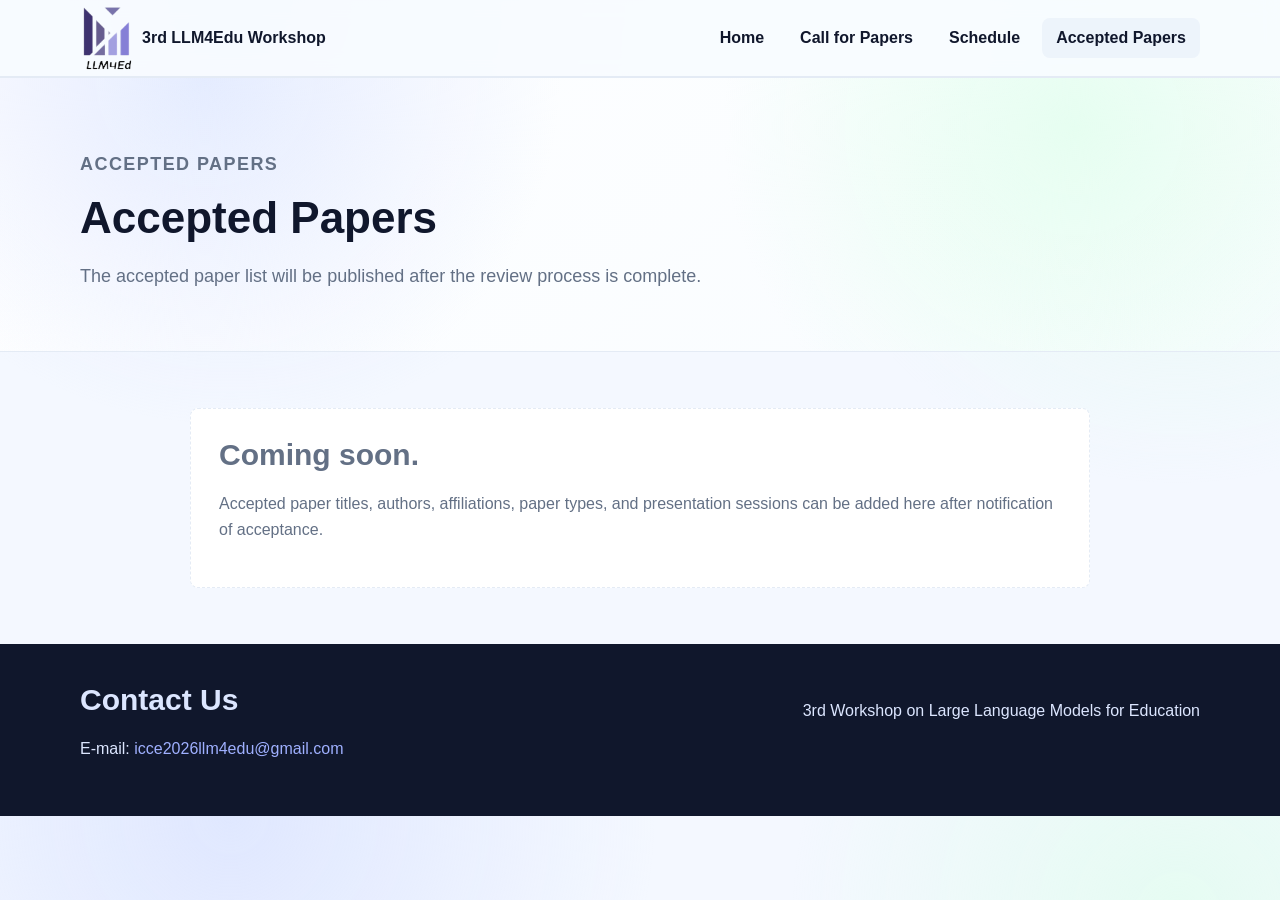
==== acceptence.html @ 1f237d8f "Add files via upload" ====
<!DOCTYPE html>

<html lang="en">
  <head>
    <meta charset="utf-8" />
    <meta name="viewport" content="width=device-width, initial-scale=1" />
    <title>Accepted Papers | 3rd LLM4Edu Workshop</title>
    <link rel="stylesheet" href="assets/css/main.css" />
  </head>
  <body>
    <header class="site-header">
      <div class="container header-inner">
        <a class="brand" href="index.html" aria-label="LLM4Edu home">
          <img src="images/icce2026logo-mark.png" alt="ICCE 2026" />
          <span>3rd LLM4Edu Workshop</span>
        </a>
        <button class="nav-toggle" type="button" aria-label="Open menu" aria-expanded="false" data-nav-toggle>
          &#9776;
        </button>
        <nav class="site-nav" data-nav>
          <a href="index.html">Home</a>
          <a href="call.html">Call for Papers</a>
          <a href="schedule.html">Schedule</a>
          <a href="acceptence.html" aria-current="page">Accepted Papers</a>
        </nav>
      </div>
    </header>

    <main>
      <section class="hero">
        <div class="container">
          <p class="eyebrow">Accepted Papers</p>
          <h1>Accepted Papers</h1>
          <p>The accepted paper list will be published after the review process is complete.</p>
        </div>
      </section>
    
      <section class="section">
        <div class="container content-narrow">
          <div class="placeholder">
            <h2>Coming soon.</h2>
            <p>
              Accepted paper titles, authors, affiliations, paper types, and presentation sessions can be added here
              after notification of acceptance.
            </p>
              </div>
        </div>
      </section>
    </main>
    
    <footer class="site-footer">
      <div class="container footer-grid">
        <div>
          <h2>Contact Us</h2>
          <p>E-mail: <a href="mailto:icce2026llm4edu@gmail.com">icce2026llm4edu@gmail.com</a></p>
        </div>
        <p>3rd Workshop on Large Language Models for Education</p>
      </div>
    </footer>
    
    <script src="assets/js/main.js"></script>

</body>
</html>
---- assets/css/main.css ----
:root {
  --bg: #f4f8ff;
  --surface: #ffffff;
  --surface-soft: #f0f6ff;
  --text: #10172c;
  --muted: #637085;
  --brand: #5f76f3;
  --brand-2: #4e67df;
  --accent: #6f8ef7;
  --line: #e4ebf5;
  --shadow: 0 18px 45px rgba(49, 64, 93, 0.08);
}

* {
  box-sizing: border-box;
}

html {
  scroll-behavior: smooth;
}

body {
  margin: 0;
  color: var(--text);
  background:
    radial-gradient(circle at 18% 0%, rgba(207, 218, 255, 0.55), transparent 32%),
    radial-gradient(circle at 92% 12%, rgba(218, 255, 232, 0.56), transparent 28%),
    var(--bg);
  font-family: Arial, Helvetica, sans-serif;
  font-size: 16px;
  line-height: 1.65;
}

a {
  color: var(--brand-2);
  text-decoration: none;
}

a:hover {
  text-decoration: underline;
}

.site-header {
  position: sticky;
  top: 0;
  z-index: 10;
  background: rgba(249, 252, 255, 0.9);
  border-bottom: 1px solid var(--line);
  backdrop-filter: blur(10px);
}

.container {
  width: min(1120px, calc(100% - 40px));
  margin: 0 auto;
}

.header-inner {
  display: flex;
  align-items: center;
  justify-content: space-between;
  min-height: 76px;
  gap: 24px;
}

.brand {
  display: inline-flex;
  align-items: center;
  gap: 8px;
  color: var(--text);
  font-weight: 700;
  letter-spacing: 0;
}

.brand img {
  width: 54px;
  height: auto;
  display: block;
}

.nav-toggle {
  display: none;
  width: 42px;
  height: 42px;
  border: 1px solid var(--line);
  border-radius: 8px;
  background: var(--surface);
  color: var(--text);
  font-size: 24px;
}

.site-nav {
  display: flex;
  align-items: center;
  gap: 8px;
}

.site-nav a {
  display: inline-flex;
  align-items: center;
  min-height: 40px;
  padding: 0 14px;
  border-radius: 8px;
  color: var(--text);
  font-weight: 700;
}

.site-nav a[aria-current="page"],
.site-nav a:hover {
  background: #edf4fb;
  text-decoration: none;
}

.hero {
  padding: 72px 0 42px;
  background:
    radial-gradient(circle at 84% 18%, rgba(223, 255, 235, 0.72), transparent 32%),
    radial-gradient(circle at 16% 0%, rgba(220, 229, 255, 0.72), transparent 32%),
    linear-gradient(135deg, rgba(255, 255, 255, 0.96), rgba(248, 252, 255, 0.94));
  border-top: 1px solid var(--line);
  border-bottom: 1px solid var(--line);
  color: var(--text);
}

.hero-grid {
  display: grid;
  grid-template-columns: minmax(0, 1fr) 300px;
  gap: 48px;
  align-items: center;
}

.eyebrow {
  margin: 0 0 12px;
  color: var(--accent);
  font-size: 14px;
  font-weight: 700;
  letter-spacing: 0.08em;
  text-transform: uppercase;
}

h1,
h2,
h3 {
  margin: 0 0 18px;
  line-height: 1.18;
}

h1 {
  max-width: 840px;
  font-size: 44px;
}

h2 {
  font-size: 30px;
}

h3 {
  font-size: 21px;
}

.hero p {
  max-width: 820px;
  color: var(--muted);
  font-size: 18px;
}

.hero-actions,
.button-row {
  display: flex;
  flex-wrap: wrap;
  gap: 12px;
  margin-top: 28px;
}

.button {
  display: inline-flex;
  align-items: center;
  justify-content: center;
  min-height: 46px;
  padding: 0 18px;
  border: 1px solid transparent;
  border-radius: 8px;
  background: linear-gradient(135deg, #5d82f4, #6d63f1);
  color: #ffffff;
  font-weight: 700;
}

.button:hover {
  text-decoration: none;
  background: linear-gradient(135deg, #4c70e6, #5b55dc);
}

.button.secondary {
  background: #ffffff;
  color: var(--text);
  border-color: var(--line);
  box-shadow: 0 10px 24px rgba(49, 64, 93, 0.06);
}

.button.secondary:hover {
  background: var(--surface-soft);
}

.info-panel {
  background: rgba(255, 255, 255, 0.72);
  border: 1px solid rgba(213, 223, 239, 0.92);
  border-radius: 8px;
  padding: 24px;
}

.info-panel dl {
  display: grid;
  grid-template-columns: auto 1fr;
  gap: 10px 16px;
  margin: 0;
}

.info-panel dt {
  color: var(--accent);
  font-weight: 700;
}

.info-panel dd {
  margin: 0;
}

.section {
  padding: 56px 0;
}

.section.alt {
  background: rgba(255, 255, 255, 0.64);
  border-top: 1px solid var(--line);
  border-bottom: 1px solid var(--line);
}

.content-narrow {
  max-width: 900px;
}

.grid {
  display: grid;
  grid-template-columns: 1fr;
  gap: 18px;
}

.card {
  background: rgba(255, 255, 255, 0.78);
  border: 1px solid var(--line);
  border-radius: 8px;
  padding: 22px;
  box-shadow: var(--shadow);
}

.chair-card {
  display: grid;
  grid-template-columns: minmax(0, 1fr) 264px;
  gap: 18px;
  align-items: start;
}

.chair-card .portrait {
  order: 2;
}

.profile-card {
  display: grid;
  grid-template-columns: minmax(0, 1fr) 236px;
  gap: 18px;
  align-items: start;
}

.profile-card .portrait {
  grid-column: 2;
  grid-row: 1 / span 3;
}

.avatar {
  display: grid;
  place-items: center;
  width: 76px;
  height: 76px;
  border-radius: 8px;
  background: var(--surface-soft);
  color: var(--brand);
  font-size: 24px;
  font-weight: 700;
}

.portrait {
  max-width: 236px;
  max-height: 296px;
  width: auto;
  height: auto;
  border-radius: 8px;
  border: 1px solid var(--line);
  object-fit: contain;
  object-position: center;
  background: var(--surface-soft);
  justify-self: end;
}

.chair-card .portrait {
  max-width: 264px;
  max-height: 336px;
  width: auto;
  height: auto;
}

.portrait-jiatong {
  width: 216px;
  height: 266px;
  max-width: none;
  max-height: none;
  object-fit: cover;
}

.chair-card p {
  margin-bottom: 0;
}

.meta {
  margin: 0 0 10px;
  color: var(--muted);
  font-weight: 700;
}

.topic-list {
  display: grid;
  grid-template-columns: repeat(2, minmax(0, 1fr));
  gap: 10px 22px;
  padding-left: 20px;
}

.dates-list {
  display: grid;
  gap: 10px;
  padding: 0;
  list-style: none;
}

.dates-list li {
  display: flex;
  justify-content: space-between;
  gap: 18px;
  padding: 14px 16px;
  background: var(--surface);
  border: 1px solid var(--line);
  border-radius: 8px;
}

.placeholder {
  padding: 28px;
  border: 1px dashed var(--line);
  border-radius: 8px;
  background: var(--surface);
  color: var(--muted);
}

.site-footer {
  padding: 38px 0;
  color: #dce6ff;
  background: #10172c;
}

.site-footer a {
  color: #9fb0ff;
}

.footer-grid {
  display: grid;
  grid-template-columns: minmax(0, 1fr) auto;
  gap: 30px;
}

.small {
  color: var(--muted);
  font-size: 14px;
}

@media (max-width: 840px) {
  .header-inner {
    min-height: 68px;
  }

  .nav-toggle {
    display: inline-grid;
    place-items: center;
  }

  .site-nav {
    position: absolute;
    top: 68px;
    right: 20px;
    left: 20px;
    display: none;
    flex-direction: column;
    align-items: stretch;
    padding: 12px;
    background: var(--surface);
    border: 1px solid var(--line);
    border-radius: 8px;
    box-shadow: var(--shadow);
  }

  .site-nav.is-open {
    display: flex;
  }

  .hero {
    padding: 46px 0 32px;
  }

  .hero-grid,
  .grid,
  .footer-grid,
  .topic-list {
    grid-template-columns: 1fr;
  }

  h1 {
    font-size: 34px;
  }

  .dates-list li {
    display: block;
  }
}

@media (max-width: 560px) {
  .chair-card,
  .profile-card {
    grid-template-columns: 1fr;
  }

  .profile-card .portrait {
    grid-column: auto;
    grid-row: auto;
    order: -1;
    max-width: 236px;
    max-height: 296px;
    width: auto;
    height: auto;
    justify-self: start;
  }

  .chair-card .portrait {
    grid-column: auto;
    grid-row: auto;
    order: -1;
    max-width: 264px;
    max-height: 336px;
    width: auto;
    height: auto;
    justify-self: start;
  }

  .profile-card .portrait-jiatong {
    width: 216px;
    height: 266px;
    max-width: none;
    max-height: none;
  }
}
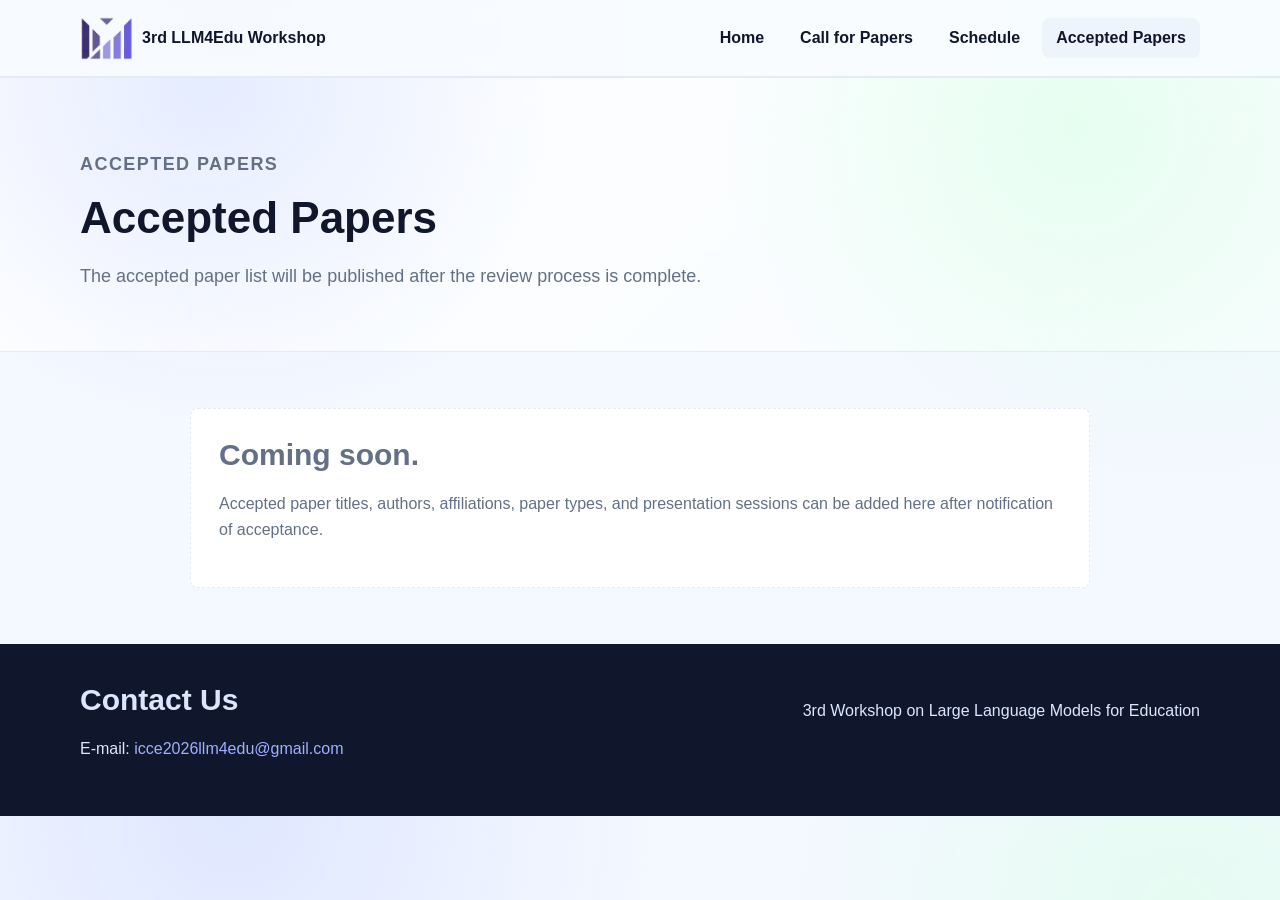
==== commit 7fb6a0a9: "Add files via upload" ====
--- a/acceptence.html
+++ b/acceptence.html
@@ -11,7 +11,7 @@
     <header class="site-header">
       <div class="container header-inner">
         <a class="brand" href="index.html" aria-label="LLM4Edu home">
-          <img src="images/icce2026logo-mark.png" alt="ICCE 2026" />
+          <img src="images/icce2026logo.png" alt="ICCE 2026" />
           <span>3rd LLM4Edu Workshop</span>
         </a>
         <button class="nav-toggle" type="button" aria-label="Open menu" aria-expanded="false" data-nav-toggle>
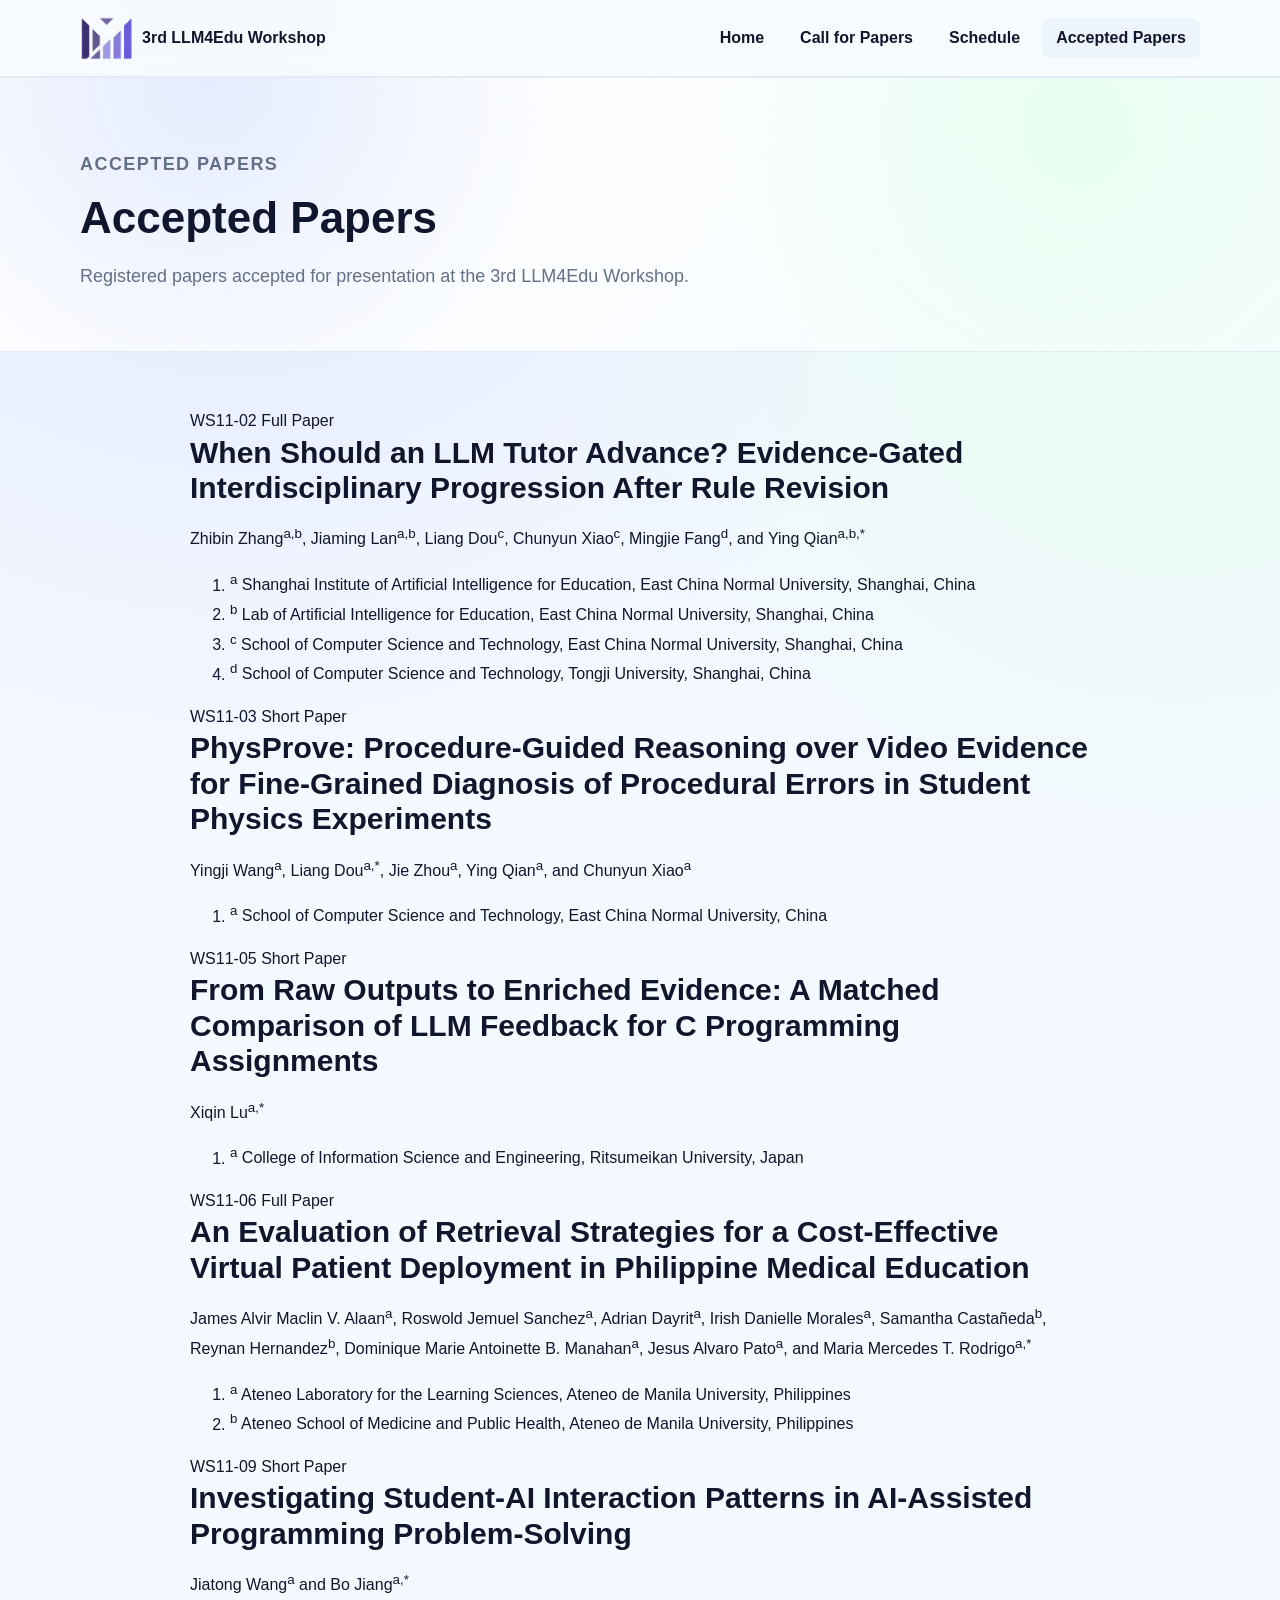
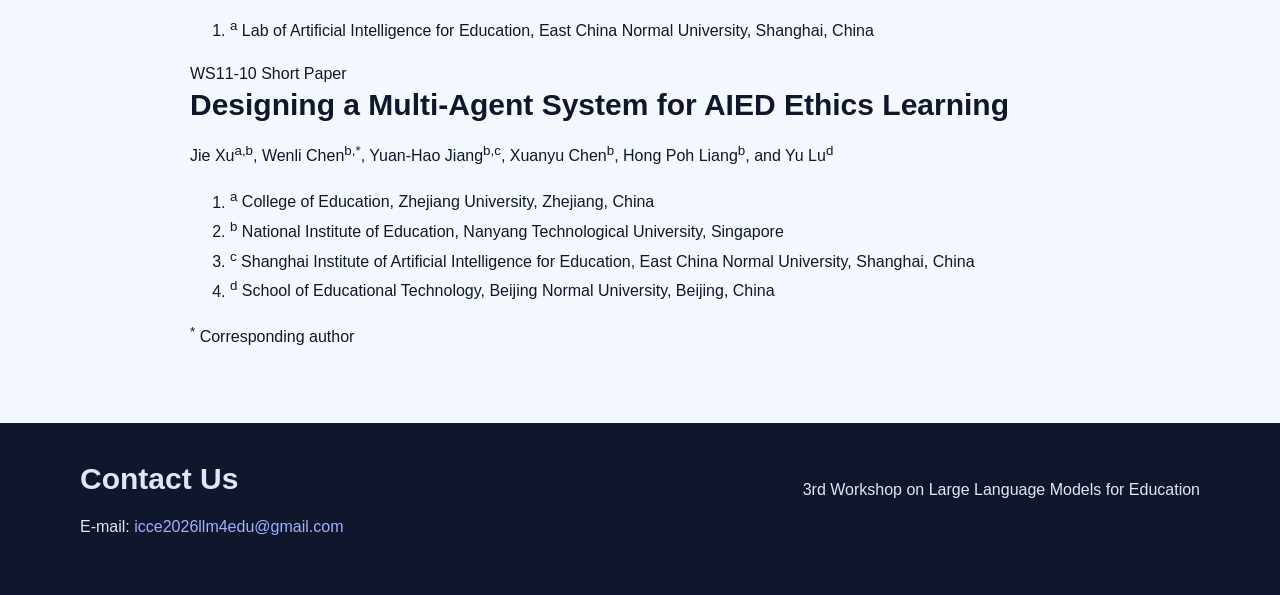
==== commit 779742d0: "Add files via upload" ====
--- a/acceptence.html
+++ b/acceptence.html
@@ -31,19 +31,93 @@
         <div class="container">
           <p class="eyebrow">Accepted Papers</p>
           <h1>Accepted Papers</h1>
-          <p>The accepted paper list will be published after the review process is complete.</p>
+          <p>Registered papers accepted for presentation at the 3rd LLM4Edu Workshop.</p>
         </div>
       </section>
     
       <section class="section">
         <div class="container content-narrow">
-          <div class="placeholder">
-            <h2>Coming soon.</h2>
-            <p>
-              Accepted paper titles, authors, affiliations, paper types, and presentation sessions can be added here
-              after notification of acceptance.
-            </p>
+          <div class="accepted-papers" aria-label="List of accepted papers">
+            <article class="paper-card">
+              <div class="paper-meta">
+                <span>WS11-02</span>
+                <span>Full Paper</span>
               </div>
+              <h2>When Should an LLM Tutor Advance? Evidence-Gated Interdisciplinary Progression After Rule Revision</h2>
+              <p class="paper-authors">Zhibin Zhang<sup>a,b</sup>, Jiaming Lan<sup>a,b</sup>, Liang Dou<sup>c</sup>, Chunyun Xiao<sup>c</sup>, Mingjie Fang<sup>d</sup>, and Ying Qian<sup>a,b,*</sup></p>
+              <ol class="paper-affiliations">
+                <li><sup>a</sup> Shanghai Institute of Artificial Intelligence for Education, East China Normal University, Shanghai, China</li>
+                <li><sup>b</sup> Lab of Artificial Intelligence for Education, East China Normal University, Shanghai, China</li>
+                <li><sup>c</sup> School of Computer Science and Technology, East China Normal University, Shanghai, China</li>
+                <li><sup>d</sup> School of Computer Science and Technology, Tongji University, Shanghai, China</li>
+              </ol>
+            </article>
+
+            <article class="paper-card">
+              <div class="paper-meta">
+                <span>WS11-03</span>
+                <span>Short Paper</span>
+              </div>
+              <h2>PhysProve: Procedure-Guided Reasoning over Video Evidence for Fine-Grained Diagnosis of Procedural Errors in Student Physics Experiments</h2>
+              <p class="paper-authors">Yingji Wang<sup>a</sup>, Liang Dou<sup>a,*</sup>, Jie Zhou<sup>a</sup>, Ying Qian<sup>a</sup>, and Chunyun Xiao<sup>a</sup></p>
+              <ol class="paper-affiliations">
+                <li><sup>a</sup> School of Computer Science and Technology, East China Normal University, China</li>
+              </ol>
+            </article>
+
+            <article class="paper-card">
+              <div class="paper-meta">
+                <span>WS11-05</span>
+                <span>Short Paper</span>
+              </div>
+              <h2>From Raw Outputs to Enriched Evidence: A Matched Comparison of LLM Feedback for C Programming Assignments</h2>
+              <p class="paper-authors">Xiqin Lu<sup>a,*</sup></p>
+              <ol class="paper-affiliations">
+                <li><sup>a</sup> College of Information Science and Engineering, Ritsumeikan University, Japan</li>
+              </ol>
+            </article>
+
+            <article class="paper-card">
+              <div class="paper-meta">
+                <span>WS11-06</span>
+                <span>Full Paper</span>
+              </div>
+              <h2>An Evaluation of Retrieval Strategies for a Cost-Effective Virtual Patient Deployment in Philippine Medical Education</h2>
+              <p class="paper-authors">James Alvir Maclin V. Alaan<sup>a</sup>, Roswold Jemuel Sanchez<sup>a</sup>, Adrian Dayrit<sup>a</sup>, Irish Danielle Morales<sup>a</sup>, Samantha Casta&ntilde;eda<sup>b</sup>, Reynan Hernandez<sup>b</sup>, Dominique Marie Antoinette B. Manahan<sup>a</sup>, Jesus Alvaro Pato<sup>a</sup>, and Maria Mercedes T. Rodrigo<sup>a,*</sup></p>
+              <ol class="paper-affiliations">
+                <li><sup>a</sup> Ateneo Laboratory for the Learning Sciences, Ateneo de Manila University, Philippines</li>
+                <li><sup>b</sup> Ateneo School of Medicine and Public Health, Ateneo de Manila University, Philippines</li>
+              </ol>
+            </article>
+
+            <article class="paper-card">
+              <div class="paper-meta">
+                <span>WS11-09</span>
+                <span>Short Paper</span>
+              </div>
+              <h2>Investigating Student-AI Interaction Patterns in AI-Assisted Programming Problem-Solving</h2>
+              <p class="paper-authors">Jiatong Wang<sup>a</sup> and Bo Jiang<sup>a,*</sup></p>
+              <ol class="paper-affiliations">
+                <li><sup>a</sup> Lab of Artificial Intelligence for Education, East China Normal University, Shanghai, China</li>
+              </ol>
+            </article>
+
+            <article class="paper-card">
+              <div class="paper-meta">
+                <span>WS11-10</span>
+                <span>Short Paper</span>
+              </div>
+              <h2>Designing a Multi-Agent System for AIED Ethics Learning</h2>
+              <p class="paper-authors">Jie Xu<sup>a,b</sup>, Wenli Chen<sup>b,*</sup>, Yuan-Hao Jiang<sup>b,c</sup>, Xuanyu Chen<sup>b</sup>, Hong Poh Liang<sup>b</sup>, and Yu Lu<sup>d</sup></p>
+              <ol class="paper-affiliations">
+                <li><sup>a</sup> College of Education, Zhejiang University, Zhejiang, China</li>
+                <li><sup>b</sup> National Institute of Education, Nanyang Technological University, Singapore</li>
+                <li><sup>c</sup> Shanghai Institute of Artificial Intelligence for Education, East China Normal University, Shanghai, China</li>
+                <li><sup>d</sup> School of Educational Technology, Beijing Normal University, Beijing, China</li>
+              </ol>
+            </article>
+          </div>
+          <p class="corresponding-note"><sup>*</sup> Corresponding author</p>
         </div>
       </section>
     </main>
